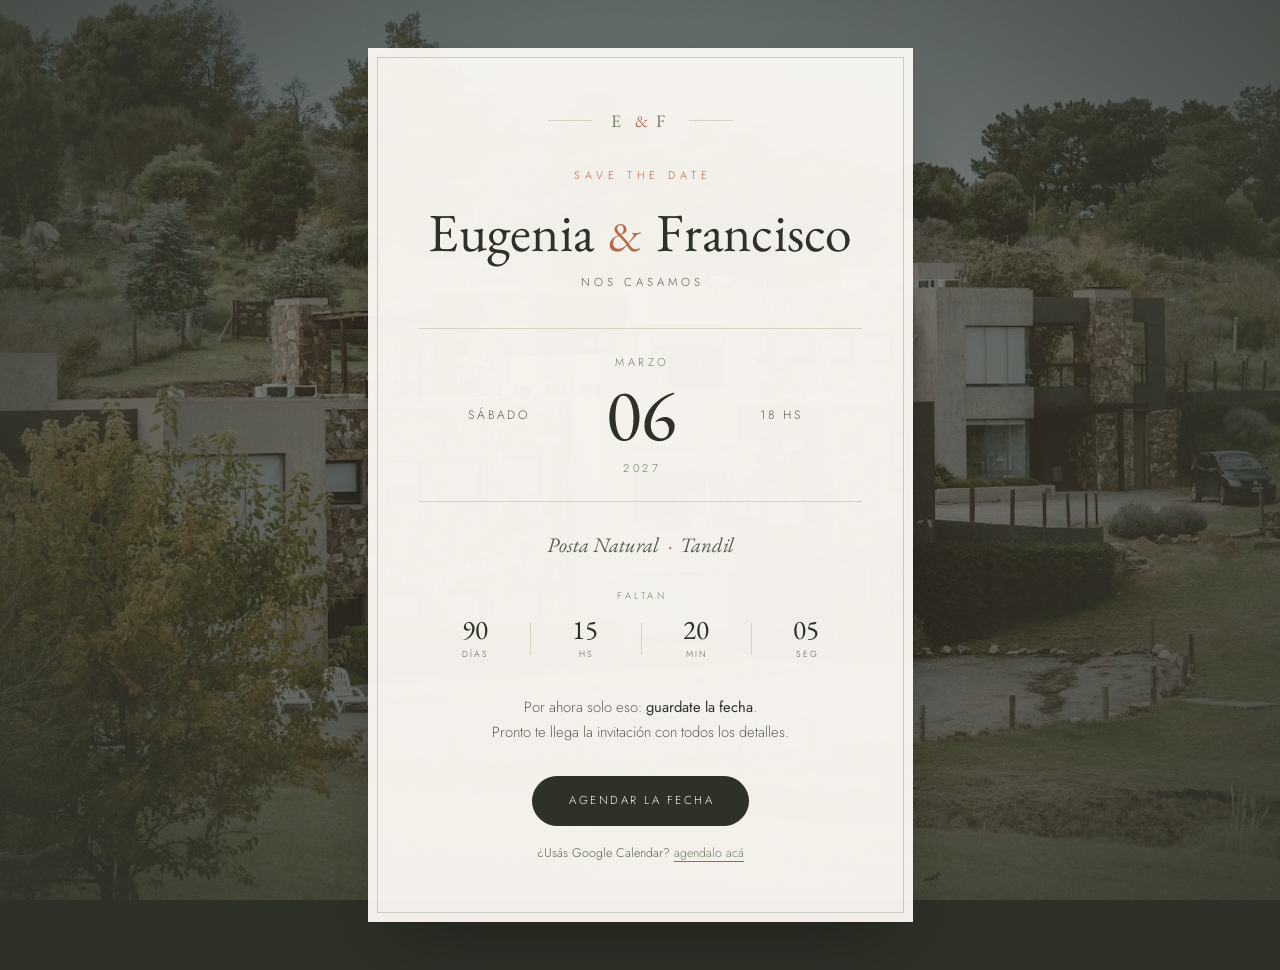
==== save-the-date/index.html @ 32d50a75 "initial commit" ====
<!doctype html>
<html lang="es-AR">
<head>
<meta charset="utf-8">
<meta name="viewport" content="width=device-width, initial-scale=1, viewport-fit=cover">
<title>Save the date · Eugenia &amp; Francisco</title>
<meta name="description" content="Eugenia y Francisco se casan el sábado 6 de marzo de 2027 en Posta Natural, Tandil. Guardate la fecha.">
<meta name="theme-color" content="#2e3128">

<meta property="og:type" content="website">
<meta property="og:title" content="Save the date · Eugenia &amp; Francisco">
<meta property="og:description" content="Sábado 6 de marzo de 2027 · Posta Natural, Tandil">
<meta property="og:image" content="img/posta-natural.jpg">
<meta property="og:locale" content="es_AR">

<link rel="icon" href="data:image/svg+xml,<svg xmlns='http://www.w3.org/2000/svg' viewBox='0 0 100 100'><text y='.9em' font-size='90'>🤍</text></svg>">
<link rel="preconnect" href="https://fonts.googleapis.com">
<link rel="preconnect" href="https://fonts.gstatic.com" crossorigin>
<link href="https://fonts.googleapis.com/css2?family=EB+Garamond:ital,wght@0,400;0,500;1,400&family=Jost:wght@300;400&display=swap" rel="stylesheet">
<link rel="stylesheet" href="styles.css">
</head>
<body>

<!-- Fondo: foto real de Posta Natural.
     Si preferís una foto de los dos, cambiá el src por img/pareja.svg (o tu .jpg). -->
<div class="fondo" aria-hidden="true">
  <img src="img/posta-natural.jpg" alt="" width="1280" height="1210">
</div>
<div class="grano" aria-hidden="true"></div>

<main class="tarjeta">

  <p class="monograma"><span>E</span><em>&amp;</em><span>F</span></p>

  <p class="eyebrow">Save the date</p>

  <h1 class="nombres">Eugenia <em>&amp;</em> Francisco</h1>

  <p class="intro">nos casamos</p>

  <div class="fecha">
    <span class="fecha__lado">sábado</span>
    <span class="fecha__centro">
      <span class="fecha__mes">marzo</span>
      <span class="fecha__cifra">06</span>
      <span class="fecha__anio">2027</span>
    </span>
    <span class="fecha__lado">18 hs</span>
  </div>

  <p class="lugar">Posta Natural <span aria-hidden="true">·</span> Tandil</p>

  <div class="cuenta" id="cuenta">
    <p class="cuenta__titulo">faltan</p>
    <ul class="cuenta__lista">
      <li><strong data-u="dias">—</strong><span>días</span></li>
      <li><strong data-u="horas">—</strong><span>hs</span></li>
      <li><strong data-u="minutos">—</strong><span>min</span></li>
      <li><strong data-u="segundos">—</strong><span>seg</span></li>
    </ul>
    <p class="cuenta__hoy" hidden>¡Hoy nos casamos!</p>
  </div>

  <p class="aviso">
    Por ahora solo eso: <strong>guardate la fecha</strong>.<br>
    Pronto te llega la invitación con todos los detalles.
  </p>

  <a class="btn" href="evento.ics" download>Agendar la fecha</a>

  <p class="alt">
    ¿Usás Google Calendar?
    <a href="https://calendar.google.com/calendar/render?action=TEMPLATE&amp;text=Boda%20de%20Eugenia%20y%20Francisco&amp;dates=20270306T210000Z%2F20270307T060000Z&amp;details=%C2%A1Nos%20casamos!%20Guardate%20la%20fecha.%20Pronto%20te%20llega%20la%20invitaci%C3%B3n%20con%20todos%20los%20detalles.&amp;location=Posta%20Natural%2C%20Tandil%2C%20Buenos%20Aires&amp;ctz=America%2FArgentina%2FBuenos_Aires" target="_blank" rel="noopener">agendalo acá</a>
  </p>

</main>

<script src="script.js"></script>

</body>
</html>
---- save-the-date/styles.css ----
/* ==========================================================
   Save the date — Eugenia & Francisco
   Una sola pantalla. Sin JS. Misma familia visual que la
   invitación, pero más quieta: acá solo importa la fecha.
   ========================================================== */

:root{
  --crema:#faf7f2;
  --crema-2:#f2ede4;
  --tinta:#2e3128;
  --tinta-suave:#5b6053;
  --salvia:#6e7f63;
  --terracota:#b4694a;
  --linea:#d9d1c3;

  --serif:"EB Garamond", Georgia, "Times New Roman", serif;
  --sans:"Jost", -apple-system, BlinkMacSystemFont, "Segoe UI", Roboto, Helvetica, Arial, sans-serif;
}

*,*::before,*::after{ box-sizing:border-box; }

html{ -webkit-text-size-adjust:100%; }

body{
  margin:0;
  min-height:100svh;
  display:grid;
  place-items:center;
  padding:clamp(1rem,5vw,3rem);
  padding-top:calc(clamp(1rem,5vw,3rem) + env(safe-area-inset-top));
  padding-bottom:calc(clamp(1rem,5vw,3rem) + env(safe-area-inset-bottom));

  background:var(--tinta);
  color:var(--tinta);
  font-family:var(--sans);
  font-weight:300;
  line-height:1.65;
  overflow-x:hidden;
}

img{ display:block; max-width:100%; }
:focus-visible{ outline:2px solid var(--terracota); outline-offset:4px; }

/* ---------- Fondo ---------- */
.fondo{ position:fixed; inset:0; z-index:0; overflow:hidden; }
.fondo img{
  width:100%; height:100%;
  object-fit:cover; object-position:center 55%;
  transform:scale(1.08);
  animation:respirar 30s ease-in-out infinite alternate;
}
.fondo::after{
  content:"";
  position:absolute; inset:0;
  background:
    radial-gradient(ellipse at 50% 45%, rgba(46,49,40,.30) 0%, rgba(46,49,40,.72) 70%, rgba(46,49,40,.88) 100%);
}
@keyframes respirar{
  from{ transform:scale(1.08) translate3d(0,0,0); }
  to  { transform:scale(1.16) translate3d(0,-1.5%,0); }
}

/* Grano finito: le saca el brillo digital al fondo */
.grano{
  position:fixed; inset:0; z-index:1;
  pointer-events:none;
  opacity:.05;
  background-image:url("data:image/svg+xml,%3Csvg xmlns='http://www.w3.org/2000/svg'%3E%3Cfilter id='n'%3E%3CfeTurbulence type='fractalNoise' baseFrequency='.85' numOctaves='3'/%3E%3C/filter%3E%3Crect width='100%25' height='100%25' filter='url(%23n)'/%3E%3C/svg%3E");
}

/* ---------- Tarjeta ---------- */
.tarjeta{
  position:relative; z-index:2;
  width:min(100%,545px);
  background:rgba(250,247,242,.965);
  padding:clamp(2.4rem,7vw,3.6rem) clamp(1.6rem,6vw,3.2rem);
  text-align:center;
  box-shadow:0 30px 70px -25px rgba(20,22,17,.6);
  animation:entrar 1.1s cubic-bezier(.16,.8,.3,1) both;
}
/* Filete interior: el guiño a la papelería impresa */
.tarjeta::before{
  content:"";
  position:absolute; inset:9px;
  border:1px solid rgba(110,127,99,.32);
  pointer-events:none;
}

@keyframes entrar{
  from{ opacity:0; transform:translateY(26px) scale(.985); }
  to  { opacity:1; transform:none; }
}

/* Entrada escalonada de cada bloque */
.tarjeta > *{ animation:subir .9s cubic-bezier(.16,.8,.3,1) both; }
.tarjeta > *:nth-child(1){ animation-delay:.30s; }   /* monograma */
.tarjeta > *:nth-child(2){ animation-delay:.39s; }   /* save the date */
.tarjeta > *:nth-child(3){ animation-delay:.48s; }   /* nombres */
.tarjeta > *:nth-child(4){ animation-delay:.57s; }   /* nos casamos */
.tarjeta > *:nth-child(5){ animation-delay:.66s; }   /* fecha */
.tarjeta > *:nth-child(6){ animation-delay:.75s; }   /* lugar */
.tarjeta > *:nth-child(7){ animation-delay:.84s; }   /* cuenta regresiva */
.tarjeta > *:nth-child(8){ animation-delay:.93s; }   /* aviso */
.tarjeta > *:nth-child(9){ animation-delay:1.02s; }  /* botón */
.tarjeta > *:nth-child(10){ animation-delay:1.10s; } /* link alternativo */

@keyframes subir{
  from{ opacity:0; transform:translateY(12px); }
  to  { opacity:1; transform:none; }
}

/* ---------- Monograma ---------- */
.monograma{
  margin:0 0 clamp(1.4rem,4vw,2rem);
  display:flex; align-items:center; justify-content:center; gap:.5rem;
  font-family:var(--serif);
  font-size:1.1rem;
  letter-spacing:.3em;
  color:var(--salvia);
}
.monograma em{ font-style:normal; letter-spacing:0; color:var(--terracota); }
/* Reglas finas a los costados */
.monograma::before,.monograma::after{
  content:""; width:clamp(28px,10%,54px); height:1px;
  background:var(--linea);
}
.monograma::before{ margin-right:.7rem; }
.monograma::after{ margin-left:.7rem; }

/* ---------- Encabezado ---------- */
.eyebrow{
  margin:0 0 1.1rem;
  font-size:.68rem;
  letter-spacing:.46em;
  text-transform:uppercase;
  color:var(--terracota);
  text-indent:.46em;          /* compensa el tracking del último caracter */
}

.nombres{
  margin:0;
  font-family:var(--serif);
  font-weight:400;
  font-size:clamp(2.15rem,9vw,3.35rem);
  line-height:1.12;
  letter-spacing:.005em;
  text-wrap:balance;
}
/* El & va en redonda. La cursiva de las garaldas dibuja el "Et" caligráfico,
   que a este tamaño se come el renglón. En redonda queda quieto y elegante. */
.nombres em{
  font-style:normal;
  font-weight:400;
  font-size:.84em;
  color:var(--terracota);
  padding:0 .06em;
}

.intro{
  margin:.7rem 0 clamp(1.6rem,5vw,2.2rem);
  font-size:.72rem;
  letter-spacing:.34em;
  text-transform:uppercase;
  color:var(--tinta-suave);
  text-indent:.34em;
}

/* ---------- Bloque de fecha ---------- */
.fecha{
  display:grid;
  grid-template-columns:1fr auto 1fr;
  align-items:center;
  gap:clamp(.9rem,4vw,1.6rem);
  padding:clamp(1.1rem,4vw,1.5rem) 0;
  border-top:1px solid var(--linea);
  border-bottom:1px solid var(--linea);
}
.fecha__lado{
  font-size:clamp(.66rem,2.6vw,.76rem);
  letter-spacing:.24em;
  text-transform:uppercase;
  color:var(--tinta-suave);
}
.fecha__centro{ display:block; }
.fecha__mes,.fecha__anio{
  display:block;
  font-size:clamp(.62rem,2.4vw,.7rem);
  letter-spacing:.32em;
  text-transform:uppercase;
  color:var(--salvia);
  text-indent:.32em;
}
.fecha__cifra{
  display:block;
  font-family:var(--serif);
  font-weight:400;
  font-size:clamp(3.2rem,15vw,4.6rem);
  line-height:.95;
  margin:.12em 0;
  font-variant-numeric:lining-nums;
}

.lugar{
  margin:clamp(1.2rem,4vw,1.6rem) 0 0;
  font-family:var(--serif);
  font-style:italic;
  font-size:clamp(1.1rem,4vw,1.3rem);
  color:var(--tinta-suave);
}
.lugar span{ color:var(--terracota); font-style:normal; padding:0 .2em; }

/* ---------- Cuenta regresiva ----------
   Deliberadamente chica: el número grande de la pieza es el 06, no esto. */
.cuenta{ margin:clamp(1.3rem,4vw,1.7rem) 0 0; }

.cuenta__titulo{
  margin:0 0 .7rem;
  font-size:.6rem;
  letter-spacing:.36em;
  text-transform:uppercase;
  color:var(--salvia);
  text-indent:.36em;
}

.cuenta__lista{
  list-style:none; margin:0; padding:0;
  display:grid; grid-template-columns:repeat(4,1fr);
}
.cuenta__lista li{ position:relative; }
/* Filetes finos entre columnas */
.cuenta__lista li + li::before{
  content:"";
  position:absolute; left:0; top:15%; bottom:15%;
  width:1px; background:var(--linea);
}
.cuenta__lista strong{
  display:block;
  font-family:var(--serif);
  font-weight:400;
  font-size:clamp(1.35rem,5.5vw,1.7rem);
  line-height:1;
  font-variant-numeric:tabular-nums lining-nums;
  color:var(--tinta);
}
.cuenta__lista span{
  display:block;
  margin-top:.25rem;
  font-size:.55rem;
  letter-spacing:.2em;
  text-transform:uppercase;
  color:var(--tinta-suave);
  text-indent:.2em;
}
.cuenta__hoy{
  margin:0;
  font-family:var(--serif);
  font-style:italic;
  font-size:1.4rem;
  color:var(--terracota);
}

/* ---------- Aviso ---------- */
.aviso{
  margin:clamp(1.6rem,5vw,2.1rem) 0 clamp(1.5rem,5vw,2rem);
  font-size:.92rem;
  color:var(--tinta-suave);
}
.aviso strong{ color:var(--tinta); font-weight:400; }

/* ---------- Acciones ---------- */
.btn{
  display:inline-block;
  padding:.9rem 2.1rem;
  border:1px solid var(--tinta);
  border-radius:999px;
  background:var(--tinta);
  color:var(--crema);
  text-decoration:none;
  font-size:.72rem;
  letter-spacing:.22em;
  text-transform:uppercase;
  text-indent:.22em;
  transition:background .25s ease, color .25s ease, transform .2s ease;
}
.btn:hover{
  background:var(--terracota); border-color:var(--terracota);
  transform:translateY(-2px);
}

.alt{
  margin:1.1rem 0 0;
  font-size:.78rem;
  color:var(--tinta-suave);
}
.alt a{
  color:var(--salvia);
  text-underline-offset:4px;
  text-decoration-thickness:1px;
}
.alt a:hover{ color:var(--terracota); }

/* ---------- Pantallas muy bajas (celular apaisado) ---------- */
@media (max-height:640px){
  body{ align-items:start; }
  .monograma{ margin-bottom:1rem; }
  .fecha__cifra{ font-size:3rem; }
  .cuenta{ margin-top:1rem; }
}

/* ---------- Accesibilidad ---------- */
@media (prefers-reduced-motion:reduce){
  .fondo img{ animation:none; transform:scale(1.05); }
  .tarjeta,.tarjeta > *{ animation:none; }
}
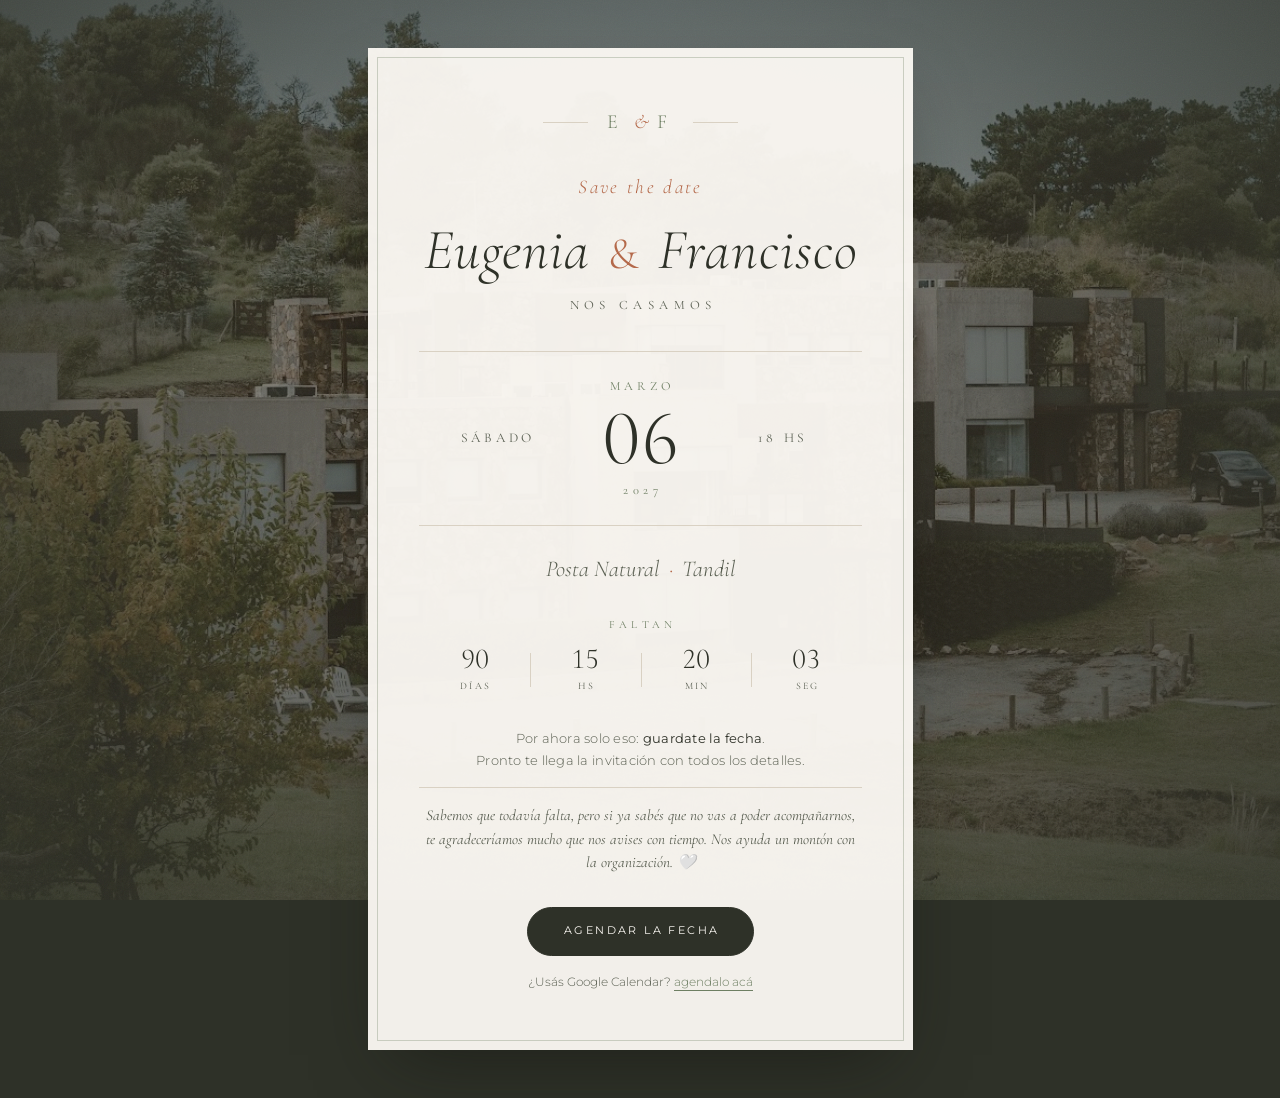
==== commit 3309aa0b: "save the date improvement" ====
--- a/save-the-date/index.html
+++ b/save-the-date/index.html
@@ -14,9 +14,6 @@
 <meta property="og:locale" content="es_AR">
 
 <link rel="icon" href="data:image/svg+xml,<svg xmlns='http://www.w3.org/2000/svg' viewBox='0 0 100 100'><text y='.9em' font-size='90'>🤍</text></svg>">
-<link rel="preconnect" href="https://fonts.googleapis.com">
-<link rel="preconnect" href="https://fonts.gstatic.com" crossorigin>
-<link href="https://fonts.googleapis.com/css2?family=EB+Garamond:ital,wght@0,400;0,500;1,400&family=Jost:wght@300;400&display=swap" rel="stylesheet">
 <link rel="stylesheet" href="styles.css">
 </head>
 <body>
@@ -66,6 +63,12 @@
     Pronto te llega la invitación con todos los detalles.
   </p>
 
+  <p class="nota">
+    Sabemos que todavía falta, pero si ya sabés que no vas a poder acompañarnos,
+    te agradeceríamos mucho que nos avises con tiempo.
+    Nos ayuda un montón con la organización.&nbsp;🤍
+  </p>
+
   <a class="btn" href="evento.ics" download>Agendar la fecha</a>
 
   <p class="alt">
--- a/save-the-date/styles.css
+++ b/save-the-date/styles.css
@@ -3,6 +3,50 @@
    Una sola pantalla. Sin JS. Misma familia visual que la
    invitación, pero más quieta: acá solo importa la fecha.
    ========================================================== */
+
+@font-face{
+  font-family:"Cormorant Garamond";
+  src:url("fonts/Cormorant_Garamond/static/CormorantGaramond-Light.ttf") format("truetype");
+  font-weight:300;
+  font-style:normal;
+  font-display:swap;
+}
+@font-face{
+  font-family:"Cormorant Garamond";
+  src:url("fonts/Cormorant_Garamond/static/CormorantGaramond-LightItalic.ttf") format("truetype");
+  font-weight:300;
+  font-style:italic;
+  font-display:swap;
+}
+@font-face{
+  font-family:"Cormorant Garamond";
+  src:url("fonts/Cormorant_Garamond/static/CormorantGaramond-Regular.ttf") format("truetype");
+  font-weight:400;
+  font-style:normal;
+  font-display:swap;
+}
+@font-face{
+  font-family:"Cormorant Garamond";
+  src:url("fonts/Cormorant_Garamond/static/CormorantGaramond-Italic.ttf") format("truetype");
+  font-weight:400;
+  font-style:italic;
+  font-display:swap;
+}
+
+@font-face{
+  font-family:"Montserrat";
+  src:url("fonts/Cormorant_Garamond,Montserrat/Montserrat/static/Montserrat-Light.ttf") format("truetype");
+  font-weight:300;
+  font-style:normal;
+  font-display:swap;
+}
+@font-face{
+  font-family:"Montserrat";
+  src:url("fonts/Cormorant_Garamond,Montserrat/Montserrat/static/Montserrat-Regular.ttf") format("truetype");
+  font-weight:400;
+  font-style:normal;
+  font-display:swap;
+}
 
 :root{
   --crema:#faf7f2;
@@ -13,8 +57,8 @@
   --terracota:#b4694a;
   --linea:#d9d1c3;
 
-  --serif:"EB Garamond", Georgia, "Times New Roman", serif;
-  --sans:"Jost", -apple-system, BlinkMacSystemFont, "Segoe UI", Roboto, Helvetica, Arial, sans-serif;
+  --serif:"Cormorant Garamond", Georgia, "Times New Roman", serif;
+  --sans:"Montserrat", -apple-system, BlinkMacSystemFont, "Segoe UI", Roboto, Helvetica, Arial, sans-serif;
 }
 
 *,*::before,*::after{ box-sizing:border-box; }
@@ -32,8 +76,8 @@
 
   background:var(--tinta);
   color:var(--tinta);
-  font-family:var(--sans);
-  font-weight:300;
+  font-family:var(--serif);
+  font-weight:400;
   line-height:1.65;
   overflow-x:hidden;
 }
@@ -114,11 +158,12 @@
   margin:0 0 clamp(1.4rem,4vw,2rem);
   display:flex; align-items:center; justify-content:center; gap:.5rem;
   font-family:var(--serif);
-  font-size:1.1rem;
-  letter-spacing:.3em;
+  font-weight:300;
+  font-size:1.25rem;
+  letter-spacing:.38em;
   color:var(--salvia);
 }
-.monograma em{ font-style:normal; letter-spacing:0; color:var(--terracota); }
+.monograma em{ font-style:italic; font-weight:300; letter-spacing:0; color:var(--terracota); }
 /* Reglas finas a los costados */
 .monograma::before,.monograma::after{
   content:""; width:clamp(28px,10%,54px); height:1px;
@@ -129,40 +174,40 @@
 
 /* ---------- Encabezado ---------- */
 .eyebrow{
-  margin:0 0 1.1rem;
-  font-size:.68rem;
-  letter-spacing:.46em;
-  text-transform:uppercase;
+  margin:0 0 1.05rem;
+  font-style:italic;
+  font-weight:300;
+  font-size:clamp(1.05rem,3.4vw,1.22rem);
+  letter-spacing:.12em;
   color:var(--terracota);
-  text-indent:.46em;          /* compensa el tracking del último caracter */
 }
 
 .nombres{
   margin:0;
   font-family:var(--serif);
-  font-weight:400;
-  font-size:clamp(2.15rem,9vw,3.35rem);
-  line-height:1.12;
-  letter-spacing:.005em;
+  font-weight:300;
+  font-style:italic;
+  font-size:clamp(2.35rem,9.5vw,3.55rem);
+  line-height:1.08;
+  letter-spacing:.02em;
   text-wrap:balance;
 }
-/* El & va en redonda. La cursiva de las garaldas dibuja el "Et" caligráfico,
-   que a este tamaño se come el renglón. En redonda queda quieto y elegante. */
+/* El & queda en redonda: en cursiva Cormorant dibuja el "Et" y se come el renglón. */
 .nombres em{
   font-style:normal;
-  font-weight:400;
-  font-size:.84em;
+  font-weight:300;
+  font-size:.78em;
   color:var(--terracota);
-  padding:0 .06em;
+  padding:0 .08em;
 }
 
 .intro{
-  margin:.7rem 0 clamp(1.6rem,5vw,2.2rem);
-  font-size:.72rem;
-  letter-spacing:.34em;
-  text-transform:uppercase;
-  color:var(--tinta-suave);
-  text-indent:.34em;
+  margin:.85rem 0 clamp(1.6rem,5vw,2.2rem);
+  font-size:.8rem;
+  letter-spacing:.42em;
+  text-transform:uppercase;
+  color:var(--tinta-suave);
+  text-indent:.42em;
 }
 
 /* ---------- Bloque de fecha ---------- */
@@ -176,27 +221,27 @@
   border-bottom:1px solid var(--linea);
 }
 .fecha__lado{
-  font-size:clamp(.66rem,2.6vw,.76rem);
-  letter-spacing:.24em;
+  font-size:clamp(.72rem,2.6vw,.84rem);
+  letter-spacing:.28em;
   text-transform:uppercase;
   color:var(--tinta-suave);
 }
 .fecha__centro{ display:block; }
 .fecha__mes,.fecha__anio{
   display:block;
-  font-size:clamp(.62rem,2.4vw,.7rem);
-  letter-spacing:.32em;
+  font-size:clamp(.7rem,2.4vw,.78rem);
+  letter-spacing:.36em;
   text-transform:uppercase;
   color:var(--salvia);
-  text-indent:.32em;
+  text-indent:.36em;
 }
 .fecha__cifra{
   display:block;
   font-family:var(--serif);
-  font-weight:400;
-  font-size:clamp(3.2rem,15vw,4.6rem);
-  line-height:.95;
-  margin:.12em 0;
+  font-weight:300;
+  font-size:clamp(3.4rem,15vw,4.85rem);
+  line-height:.92;
+  margin:.08em 0;
   font-variant-numeric:lining-nums;
 }
 
@@ -204,7 +249,8 @@
   margin:clamp(1.2rem,4vw,1.6rem) 0 0;
   font-family:var(--serif);
   font-style:italic;
-  font-size:clamp(1.1rem,4vw,1.3rem);
+  font-weight:300;
+  font-size:clamp(1.2rem,4vw,1.42rem);
   color:var(--tinta-suave);
 }
 .lugar span{ color:var(--terracota); font-style:normal; padding:0 .2em; }
@@ -215,11 +261,11 @@
 
 .cuenta__titulo{
   margin:0 0 .7rem;
-  font-size:.6rem;
-  letter-spacing:.36em;
+  font-size:.68rem;
+  letter-spacing:.4em;
   text-transform:uppercase;
   color:var(--salvia);
-  text-indent:.36em;
+  text-indent:.4em;
 }
 
 .cuenta__lista{
@@ -236,8 +282,8 @@
 .cuenta__lista strong{
   display:block;
   font-family:var(--serif);
-  font-weight:400;
-  font-size:clamp(1.35rem,5.5vw,1.7rem);
+  font-weight:300;
+  font-size:clamp(1.4rem,5.5vw,1.8rem);
   line-height:1;
   font-variant-numeric:tabular-nums lining-nums;
   color:var(--tinta);
@@ -245,27 +291,44 @@
 .cuenta__lista span{
   display:block;
   margin-top:.25rem;
-  font-size:.55rem;
-  letter-spacing:.2em;
-  text-transform:uppercase;
-  color:var(--tinta-suave);
-  text-indent:.2em;
+  font-size:.62rem;
+  letter-spacing:.22em;
+  text-transform:uppercase;
+  color:var(--tinta-suave);
+  text-indent:.22em;
 }
 .cuenta__hoy{
   margin:0;
   font-family:var(--serif);
   font-style:italic;
-  font-size:1.4rem;
+  font-weight:300;
+  font-size:1.45rem;
   color:var(--terracota);
 }
 
 /* ---------- Aviso ---------- */
 .aviso{
-  margin:clamp(1.6rem,5vw,2.1rem) 0 clamp(1.5rem,5vw,2rem);
-  font-size:.92rem;
+  margin:clamp(1.6rem,5vw,2.1rem) 0 0;
+  font-family:var(--sans);
+  font-weight:300;
+  font-size:.82rem;
+  letter-spacing:.02em;
   color:var(--tinta-suave);
 }
 .aviso strong{ color:var(--tinta); font-weight:400; }
+
+.nota{
+  margin:1rem 0 clamp(1.5rem,5vw,2rem);
+  padding-top:1rem;
+  border-top:1px solid var(--linea);
+  font-family:var(--serif);
+  font-style:italic;
+  font-weight:400;
+  font-size:.95rem;
+  line-height:1.55;
+  color:var(--tinta-suave);
+  text-wrap:pretty;
+}
 
 /* ---------- Acciones ---------- */
 .btn{
@@ -276,7 +339,9 @@
   background:var(--tinta);
   color:var(--crema);
   text-decoration:none;
-  font-size:.72rem;
+  font-family:var(--sans);
+  font-weight:400;
+  font-size:.68rem;
   letter-spacing:.22em;
   text-transform:uppercase;
   text-indent:.22em;
@@ -289,7 +354,9 @@
 
 .alt{
   margin:1.1rem 0 0;
-  font-size:.78rem;
+  font-family:var(--sans);
+  font-weight:300;
+  font-size:.72rem;
   color:var(--tinta-suave);
 }
 .alt a{
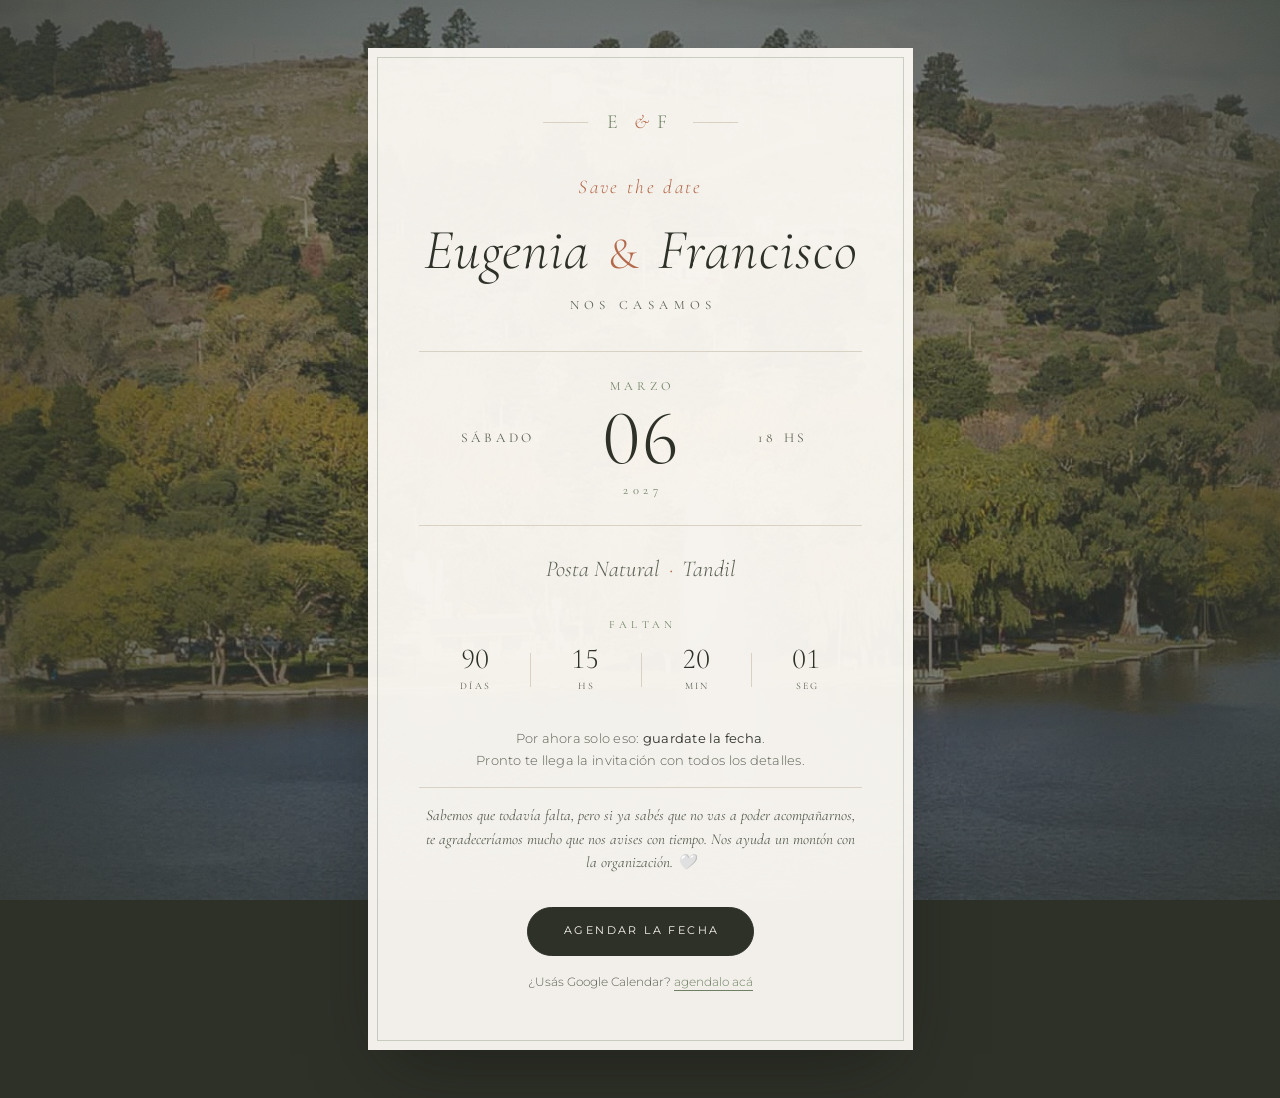
==== commit 7e4f43f1: "changed background image" ====
--- a/save-the-date/index.html
+++ b/save-the-date/index.html
@@ -10,7 +10,7 @@
 <meta property="og:type" content="website">
 <meta property="og:title" content="Save the date · Eugenia &amp; Francisco">
 <meta property="og:description" content="Sábado 6 de marzo de 2027 · Posta Natural, Tandil">
-<meta property="og:image" content="img/posta-natural.jpg">
+<meta property="og:image" content="img/tandil.jpg">
 <meta property="og:locale" content="es_AR">
 
 <link rel="icon" href="data:image/svg+xml,<svg xmlns='http://www.w3.org/2000/svg' viewBox='0 0 100 100'><text y='.9em' font-size='90'>🤍</text></svg>">
@@ -21,7 +21,7 @@
 <!-- Fondo: foto real de Posta Natural.
      Si preferís una foto de los dos, cambiá el src por img/pareja.svg (o tu .jpg). -->
 <div class="fondo" aria-hidden="true">
-  <img src="img/posta-natural.jpg" alt="" width="1280" height="1210">
+  <img src="img/tandil.jpg" alt="" width="1280" height="1210">
 </div>
 <div class="grano" aria-hidden="true"></div>
 
